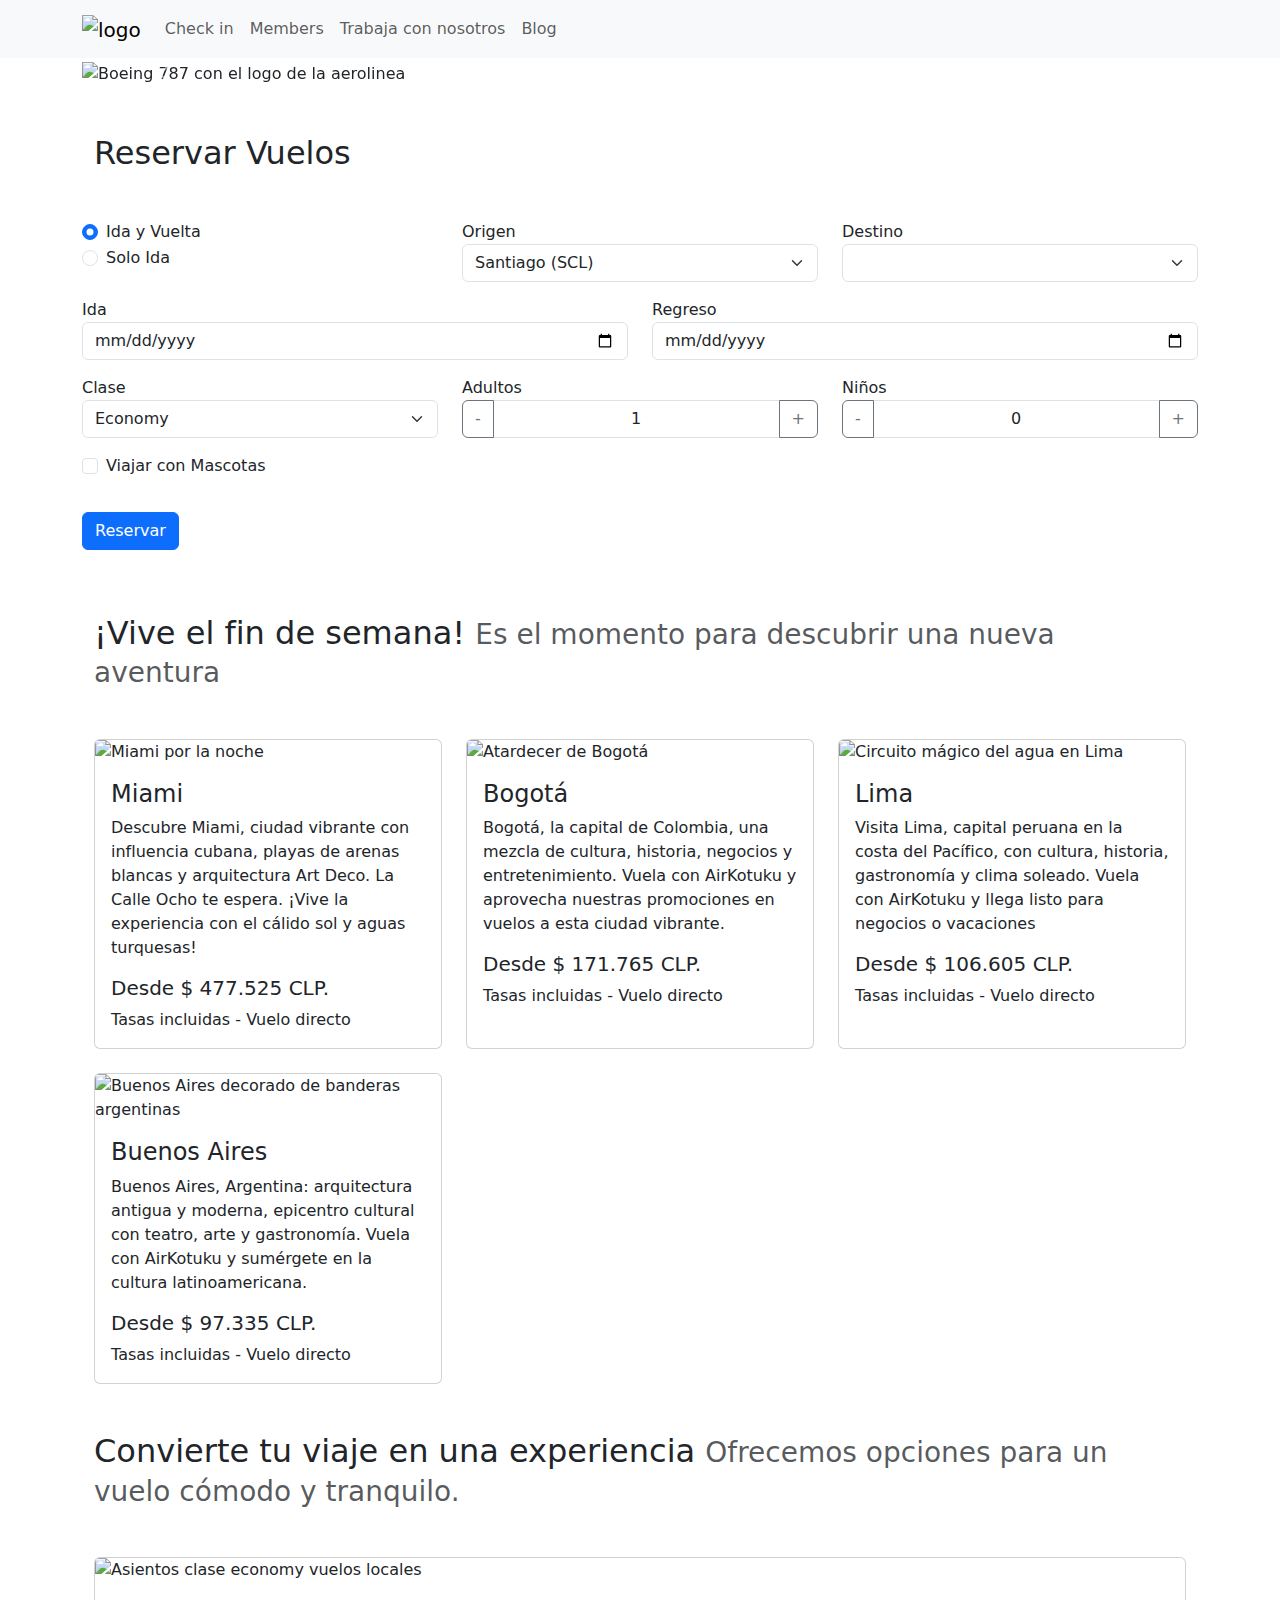
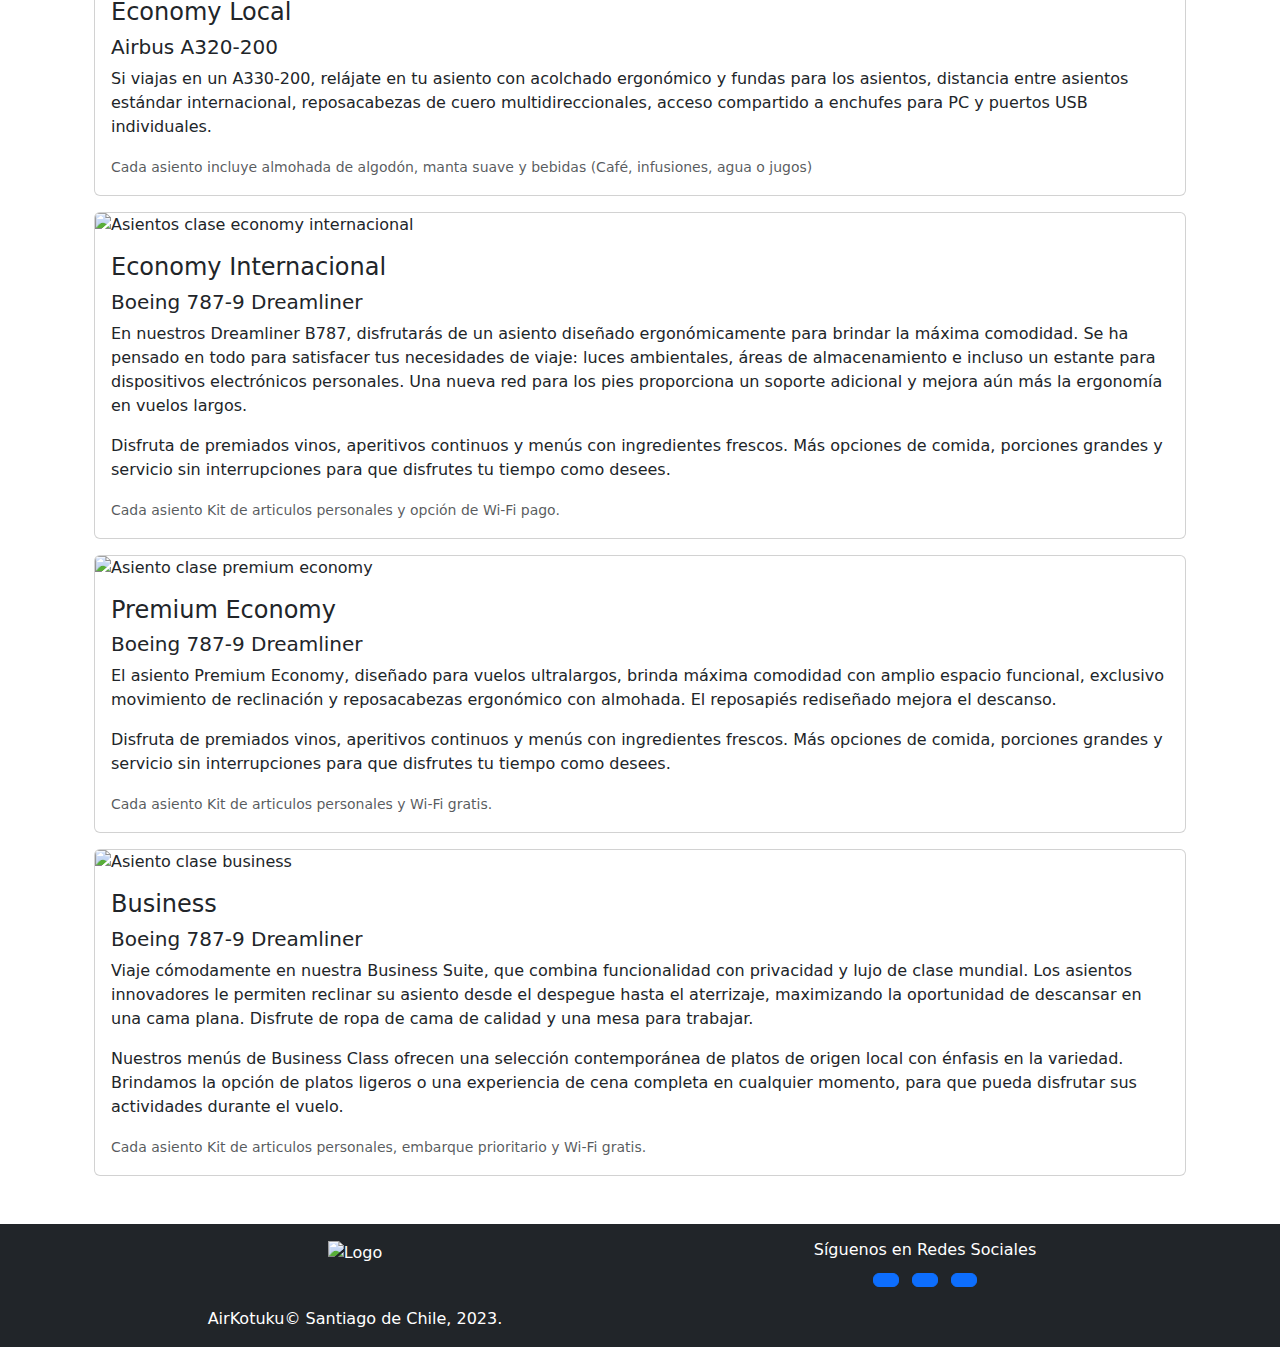
==== index.html @ d15ecd52 "html y carpetas" ====
<!DOCTYPE html>
<html lang="es">
<head>
    <meta charset="UTF-8">
    <meta name="viewport" content="width=device-width, initial-scale=1.0">
    <link href="https://cdn.jsdelivr.net/npm/bootstrap@5.3.0/dist/css/bootstrap.min.css" rel="stylesheet">
    <link rel="stylesheet" href="./css/style.css">
    <title>AirKotuku</title>
    <link rel="icon" type="image/png" href="./assets/Favicon.png">
</head>
<body>

<nav class="navbar navbar-expand-md navbar-light bg-light">
    <div class="container">
        <a class="navbar-brand" href="./index.html">
            <img src="./assets/Logo.png" alt="logo" height="70">
          </a>
        <button class="navbar-toggler" type="button" data-bs-toggle="collapse" data-bs-target="#navbarNav" aria-controls="navbarNav" aria-expanded="false" aria-label="Toggle navigation">
            <span class="navbar-toggler-icon"></span>
        </button>
        <div class="collapse navbar-collapse" id="navbarNav">
            <ul class="navbar-nav ml-auto">
                <li class="nav-item">
                    <a class="nav-link" href="./pages/check.html">Check in</a>
                </li>
                <li class="nav-item">
                    <a class="nav-link" href="./pages/members.html">Members</a>
                </li>
                <li class="nav-item">
                    <a class="nav-link" href="./pages/trabaja.html">Trabaja con nosotros</a>
                </li>
                <li class="nav-item">
                    <a class="nav-link" href="./pages/blog.html">Blog</a>
                </li>
            </ul>
        </div>
    </div>
</nav>

<section class="container my-1">
    <div id="carouselExampleInterval" class="carousel slide" data-bs-ride="carousel">
        <div class="carousel-inner">
          <div class="carousel-item active" data-bs-interval="4000">
            <img src="./assets/mockupboeing.jpg" class="d-block w-100" alt="Boeing 787 con el logo de la aerolinea">
          </div>
          <div class="carousel-item" data-bs-interval="2500">
            <img src="./assets/Atacama.jpg" class="d-block w-100" alt="valle de la luna desierto de atacama">
          </div>
          <div class="carousel-item">
            <img src="./assets/Torresdelpaine.jpg" class="d-block w-100" alt="parque nacional torres del paine">
          </div>
          <div class="carousel-item">
            <img src="./assets/Bodegavinos (1).jpg" class="d-block w-100" alt="Bodega vinos reserva">
          </div>
          <div class="carousel-item">
            <img src="./assets/capillasdemarmol.jpg" class="d-block w-100" alt="Paseo en kayak por las capillas de marmol">
          </div>
          <div class="carousel-item">
            <img src="./assets/santiagodechile.jpg" class="d-block w-100" alt="Santiago de chile atardecer">
          </div>
          <div class="carousel-item">
            <img src="./assets/valparaiso.jpg" class="d-block w-100" alt="Valparaíso desde mirador cerro artillería">
          </div>
          <div class="carousel-item">
            <img src="./assets/Anakena.jpg" class="d-block w-100" alt="moais en isla de pascua">
          </div>
          
        </div>
        <button class="carousel-control-prev" type="button" data-bs-target="#carouselExampleInterval" data-bs-slide="prev">
          <span class="carousel-control-prev-icon" aria-hidden="true"></span>
          <span class="visually-hidden">Previous</span>
        </button>
        <button class="carousel-control-next" type="button" data-bs-target="#carouselExampleInterval" data-bs-slide="next">
          <span class="carousel-control-next-icon" aria-hidden="true"></span>
          <span class="visually-hidden">Next</span>
        </button>
      </div>
</section>

<section class="container">
    <div class="container my-5">
    <h2>Reservar Vuelos</h2>
    </div>
    <form>
        <div class="row mb-3">
            <div class="col-md-4">
                <div class="form-check">
                    <input class="form-check-input" type="radio" name="idaVuelta" id="idaYVuelta" value="idaYVuelta" checked>
                    <label class="form-check-label" for="idaYVuelta">
                        Ida y Vuelta
                    </label>
                </div>
                <div class="form-check">
                    <input class="form-check-input" type="radio" name="idaVuelta" id="soloIda" value="soloIda">
                    <label class="form-check-label" for="soloIda">
                        Solo Ida
                    </label>
                </div>
            </div>
            <div class="col-md-4">
                <label for="aeropuertoSalida"><i class="fa-solid fa-plane-departure"></i> Origen</label>
                <select class="form-select" id="aeropuertoSalida">
                    <option value="Santiago">Santiago (SCL)</option>
                    <option value="Madrid">Madrid (MAD)</option>
                    <option value="NYork">Nueva York (EWR)</option>
                    <option value="LAngeles">Los Angeles (LAX)</option>
                    <option value="Miami">Miami (MIA)</option>
                    <option value="CDMX">CDMX (MEX)</option>
                    <option value="Bogota">Bogotá (BOG)</option>
                    <option value="Rio">Rio de Janeiro (GIG)</option>
                    <option value="SaoPaulo">Sao Paulo (GRU)</option>
                    <option value="BsAs">Buenos Aires (AEP)</option>
                    <option value="Lima">Lima (LIM)</option>
                    <option value="Arica">Arica (ARI)</option>
                    <option value="Iquique">Iquique (IQQ)</option>
                    <option value="Antofagasta">Antofagasta (ANF)</option>
                    <option value="Calama">Calama (CJC)</option>
                    <option value="Copiapo">Copiapó (CPO)</option>
                    <option value="Serena">La Serena (LSC)</option>
                    <option value="Ipascua">Isla de Pascua (IPC)</option>
                    <option value="Concepcion">Concepción (CCP)</option>
                    <option value="Temuco">Temuco (ZCO)</option>
                    <option value="Valdivia">Valdivia (ZAL)</option>
                    <option value="Osorno">Osorno (ZOS)</option>
                    <option value="ptoMontt">Puerto Montt (PMC)</option>
                    <option value="Castro">Castro (MHC)</option>
                    <option value="Balmaceda">Balmaceda (BBA)</option>
                    <option value="Natales">Puerto Natales (PNT)</option>
                    <option value="Parenas">Punta Arenas (PUQ)</option>
                </select>
            </div>
            <div class="col-md-4">
                <label for="aeropuertoLlegada"><i class="fa-solid fa-plane-arrival"></i> Destino</label>
                <select class="form-select" id="aeropuertoLlegada">
                    <option value="none"></option>
                    <option value="Madrid">Madrid (MAD)</option>
                    <option value="NYork">Nueva York (EWR)</option>
                    <option value="LAngeles">Los Angeles (LAX)</option>
                    <option value="Miami">Miami (MIA)</option>
                    <option value="CDMX">CDMX (MEX)</option>
                    <option value="Bogota">Bogotá (BOG)</option>
                    <option value="Rio">Rio de Janeiro (GIG)</option>
                    <option value="SaoPaulo">Sao Paulo (GRU)</option>
                    <option value="BsAs">Buenos Aires (AEP)</option>
                    <option value="Lima">Lima (LIM)</option>
                    <option value="Arica">Arica (ARI)</option>
                    <option value="Iquique">Iquique (IQQ)</option>
                    <option value="Antofagasta">Antofagasta (ANF)</option>
                    <option value="Calama">Calama (CJC)</option>
                    <option value="Copiapo">Copiapó (CPO)</option>
                    <option value="Serena">La Serena (LSC)</option>
                    <option value="Ipascua">Isla de Pascua (IPC)</option>
                    <option value="Santiago">Santiago (SCL)</option>
                    <option value="Concepcion">Concepción (CCP)</option>
                    <option value="Temuco">Temuco (ZCO)</option>
                    <option value="Valdivia">Valdivia (ZAL)</option>
                    <option value="Osorno">Osorno (ZOS)</option>
                    <option value="ptoMontt">Puerto Montt (PMC)</option>
                    <option value="Castro">Castro (MHC)</option>
                    <option value="Balmaceda">Balmaceda (BBA)</option>
                    <option value="Natales">Puerto Natales (PNT)</option>
                    <option value="Parenas">Punta Arenas (PUQ)</option>
                </select>
            </div>
        </div>
        <div class="row mb-3">
            <div class="col-md-6">
                <label for="fechaIda"><i class="fa-solid fa-person-walking-luggage"></i> Ida</label>
                <input type="date" class="form-control" id="fechaIda">
            </div>
            <div class="col-md-6">
                <label for="fechaVuelta"><i class="fa-solid fa-person-walking-luggage fa-flip-horizontal"></i> Regreso</label>
                <input type="date" class="form-control" id="fechaVuelta">
            </div>
        </div>
        <div class="row mb-3">
            <div class="col-md-4">
                <label for="clase"><i class="fa-solid fa-martini-glass"></i> Clase</label>
                <select class="form-select" id="clase">
                    <option value="economy">Economy</option>
                    <option value="premiumEconomy">Premium Economy</option>
                    <option value="business">Business</option>
                </select>
            </div>
            <div class="col-md-4">
                <label for="numAdultos"><i class="fa-solid fa-person"></i><i class="fa-solid fa-person-dress"></i> Adultos</label>
                <div class="input-group">
                    <button class="btn btn-outline-secondary" type="button" id="restarAdultos">-</button>
                    <input type="text" class="form-control text-center" id="numAdultos" value="1" readonly>
                    <button class="btn btn-outline-secondary" type="button" id="sumarAdultos">+</button>
                </div>
            </div>
            <div class="col-md-4">
                <label for="numNinos"><i class="fa-solid fa-children"></i> Niños</label>
                <div class="input-group">
                    <button class="btn btn-outline-secondary" type="button" id="restarNinos">-</button>
                    <input type="text" class="form-control text-center" id="numNinos" value="0" readonly>
                    <button class="btn btn-outline-secondary" type="button" id="sumarNinos">+</button>
                </div>
            </div>
        </div>
            <div class="row mb-3">
                <div class="col-md-6">
                    <div class="form-check">
                        <input class="form-check-input" type="checkbox" id="viajarConMascotas">
                        <label class="form-check-label" for="viajarConMascotas">
                            <i class="fa-solid fa-paw"></i>  Viajar con Mascotas
                        </label>
                    </div>
                </div>
            </div>
        <button type="submit" class="btn btn-primary my-3">Reservar</button>
    </form>
    </div>
</section>


<section class="container my-5">
    
    <div class="container my-5">
    <h2>
        ¡Vive el fin de semana!
        <small class="text-body-secondary">Es el momento para descubrir una nueva aventura</small>
    </h2>
    </div>


    <div class="container my-5">
        <div class="row row-cols-1 row-cols-md-3 g-4">
            <div class="col">
              <div class="card h-100">
                <img src="./assets/Miami.jpg" class="card-img-top" alt="Miami por la noche">
                <div class="card-body">
                  <h4 class="card-title">Miami</h4>
                  <p class="card-text">Descubre Miami, ciudad vibrante con influencia cubana, playas de arenas blancas y arquitectura Art Deco. La Calle Ocho te espera. ¡Vive la experiencia con el cálido sol y aguas turquesas!</p>
                  <h5 class="card-text">Desde $ 477.525 CLP.</h5>
                  <p class="card-text">
                    Tasas incluidas - Vuelo directo
                  </p>
                </div>
              </div>
            </div>
            <div class="col">
              <div class="card h-100">
                <img src="./assets/Bogota.jpg" class="card-img-top" alt="Atardecer de Bogotá">
                <div class="card-body">
                  <h4 class="card-title">Bogotá</h4>
                  <p class="card-text">Bogotá, la capital de Colombia, una mezcla de cultura, historia, negocios y entretenimiento. Vuela con AirKotuku y aprovecha nuestras promociones en vuelos a esta ciudad vibrante.</p>
                  <h5 class="card-text">Desde $ 171.765 CLP.</h5>
                  <p class="card-text">
                    Tasas incluidas - Vuelo directo
                  </p>
                </div>
              </div>
            </div>
            <div class="col">
              <div class="card h-100">
                <img src="./assets/Lima.jpg" class="card-img-top" alt="Circuito mágico del agua en Lima">
                <div class="card-body">
                  <h4 class="card-title">Lima</h4>
                  <p class="card-text">Visita Lima, capital peruana en la costa del Pacífico, con cultura, historia, gastronomía y clima soleado. Vuela con AirKotuku y llega listo para negocios o vacaciones</p>
                  <h5 class="card-text">Desde $ 106.605 CLP.</h5>
                  <p class="card-text">
                    Tasas incluidas - Vuelo directo
                  </p>
                </div>
              </div>
            </div>
            <div class="col">
              <div class="card h-100">
                <img src="./assets/Baires.jpg" class="card-img-top" alt="Buenos Aires decorado de banderas argentinas">
                <div class="card-body">
                  <h4 class="card-title">Buenos Aires</h4>
                  <p class="card-text">Buenos Aires, Argentina: arquitectura antigua y moderna, epicentro cultural con teatro, arte y gastronomía. Vuela con AirKotuku y sumérgete en la cultura latinoamericana.</p>
                  <h5 class="card-text">Desde $ 97.335 CLP.</h5>
                  <p class="card-text">
                    Tasas incluidas - Vuelo directo
                  </p>
                </div>
              </div>
            </div>
          </div>
    </div>
</section>

<section class="container">
    <div class="container my-3">
    <h2>
        Convierte tu viaje en una experiencia
        <small class="text-body-secondary">Ofrecemos opciones para un vuelo cómodo y tranquilo.</small>
    </h2>
    </div>
    <div class="container my-5">
    
    <div class="card mb-3">       
        <img src="./assets/Economynacional.jpeg" class="card-img-top" alt="Asientos clase economy vuelos locales">
        <div class="card-body">
          <h4 class="card-title">Economy Local</h4>
          <h5 class="card-title">Airbus A320-200</h5>
          <p class="card-text">Si viajas en un A330-200, relájate en tu asiento con acolchado ergonómico y fundas para los asientos, distancia entre asientos estándar internacional, reposacabezas de cuero multidireccionales, acceso compartido a enchufes para PC y puertos USB individuales.</p>
          <p class="card-text"><small class="text-body-secondary">Cada asiento incluye almohada de algodón, manta suave y bebidas (Café, infusiones, agua o jugos)</small></p>
        </div>
    </div>

    <div class="card mb-3">
        <img src="./assets/Economy.png" class="card-img-top" alt="Asientos clase economy internacional">
        <div class="card-body">
          <h4 class="card-title">Economy Internacional</h4>
          <h5 class="card-title">Boeing 787-9 Dreamliner</h5>
          <p class="card-text">En nuestros Dreamliner B787, disfrutarás de un asiento diseñado ergonómicamente para brindar la máxima comodidad. Se ha pensado en todo para satisfacer tus necesidades de viaje: luces ambientales, áreas de almacenamiento e incluso un estante para dispositivos electrónicos personales. Una nueva red para los pies proporciona un soporte adicional y mejora aún más la ergonomía en vuelos largos.</p>
          <p class="card-text">Disfruta de premiados vinos, aperitivos continuos y menús con ingredientes frescos. Más opciones de comida, porciones grandes y servicio sin interrupciones para que disfrutes tu tiempo como desees.</p>
          <p class="card-text"><small class="text-body-secondary">Cada asiento Kit de articulos personales y opción de Wi-Fi pago.</small></p>
        </div>
    </div>

    <div class="card mb-3">
        <img src="./assets/Premiumeconomy.jpg" class="card-img-top" alt="Asiento clase premium economy">
        <div class="card-body">
          <h4 class="card-title">Premium Economy</h4>
          <h5 class="card-title">Boeing 787-9 Dreamliner</h5>
          <p class="card-text">El asiento Premium Economy, diseñado para vuelos ultralargos, brinda máxima comodidad con amplio espacio funcional, exclusivo movimiento de reclinación y reposacabezas ergonómico con almohada. El reposapiés rediseñado mejora el descanso.</p>
          <p class="card-text">Disfruta de premiados vinos, aperitivos continuos y menús con ingredientes frescos. Más opciones de comida, porciones grandes y servicio sin interrupciones para que disfrutes tu tiempo como desees.</p>
          <p class="card-text"><small class="text-body-secondary">Cada asiento Kit de articulos personales y Wi-Fi gratis.</small></p>
        </div>
    </div>

    <div class="card mb-3">
        <img src="./assets/Business.png" class="card-img-top" alt="Asiento clase business">
        <div class="card-body">
          <h4 class="card-title">Business</h4>
          <h5 class="card-title">Boeing 787-9 Dreamliner</h5>
          <p class="card-text">Viaje cómodamente en nuestra Business Suite, que combina funcionalidad con privacidad y lujo de clase mundial. Los asientos innovadores le permiten reclinar su asiento desde el despegue hasta el aterrizaje, maximizando la oportunidad de descansar en una cama plana. Disfrute de ropa de cama de calidad y una mesa para trabajar.</p>
          <p class="card-text">Nuestros menús de Business Class ofrecen una selección contemporánea de platos de origen local con énfasis en la variedad. Brindamos la opción de platos ligeros o una experiencia de cena completa en cualquier momento, para que pueda disfrutar sus actividades durante el vuelo.</p>
          <p class="card-text"><small class="text-body-secondary">Cada asiento Kit de articulos personales, embarque prioritario y Wi-Fi gratis.</small></p>
        </div>
    </div>
    </div>
    

</section>


<footer class="bg-dark text-white text-center py-3">
    <div class="container">
        <div class="row">
            <div class="col-12 col-md-6 text-centerre4">
                <img src="./assets/logoinvert.png" alt="Logo" height="70">
            </div>
            <div class="col-12 col-md-6 text-center">
                <h6>Síguenos en Redes Sociales</h6>
                <ul class="list-unstyled list-inline social-icons">
                    <li class="list-inline-item">
                        <a href="https://www.instagram.com/accounts/login/?next=https%3A%2F%2Fwww.instagram.com%2F&hl=es-es&aa_click=8891933284028179" target="_blank" class="btn btn-primary"><i class="fab fa-instagram"></i></a>
                    </li>
                    <li class="list-inline-item">
                        <a href="https://shorturl.at/uKR25" target="_blank" class="btn btn-primary"><i class="fab fa-youtube"></i></a>
                    </li>
                    <li class="list-inline-item">
                        <a href="https://shorturl.at/isuM3" target="_blank" class="btn btn-primary"><i class="fab fa-tiktok"></i></a>
                    </li>
                </ul>
            </div>
            <div class="col-12 col-md-6 text-center">
                AirKotuku&copy; Santiago de Chile, 2023.
            </div>
        </div>
    </div>
</footer>

<script src="https://cdn.jsdelivr.net/npm/bootstrap@5.3.0/dist/js/bootstrap.bundle.min.js"></script>
<script src="https://kit.fontawesome.com/bae00c4e5b.js" crossorigin="anonymous"></script>
</body>
</html>
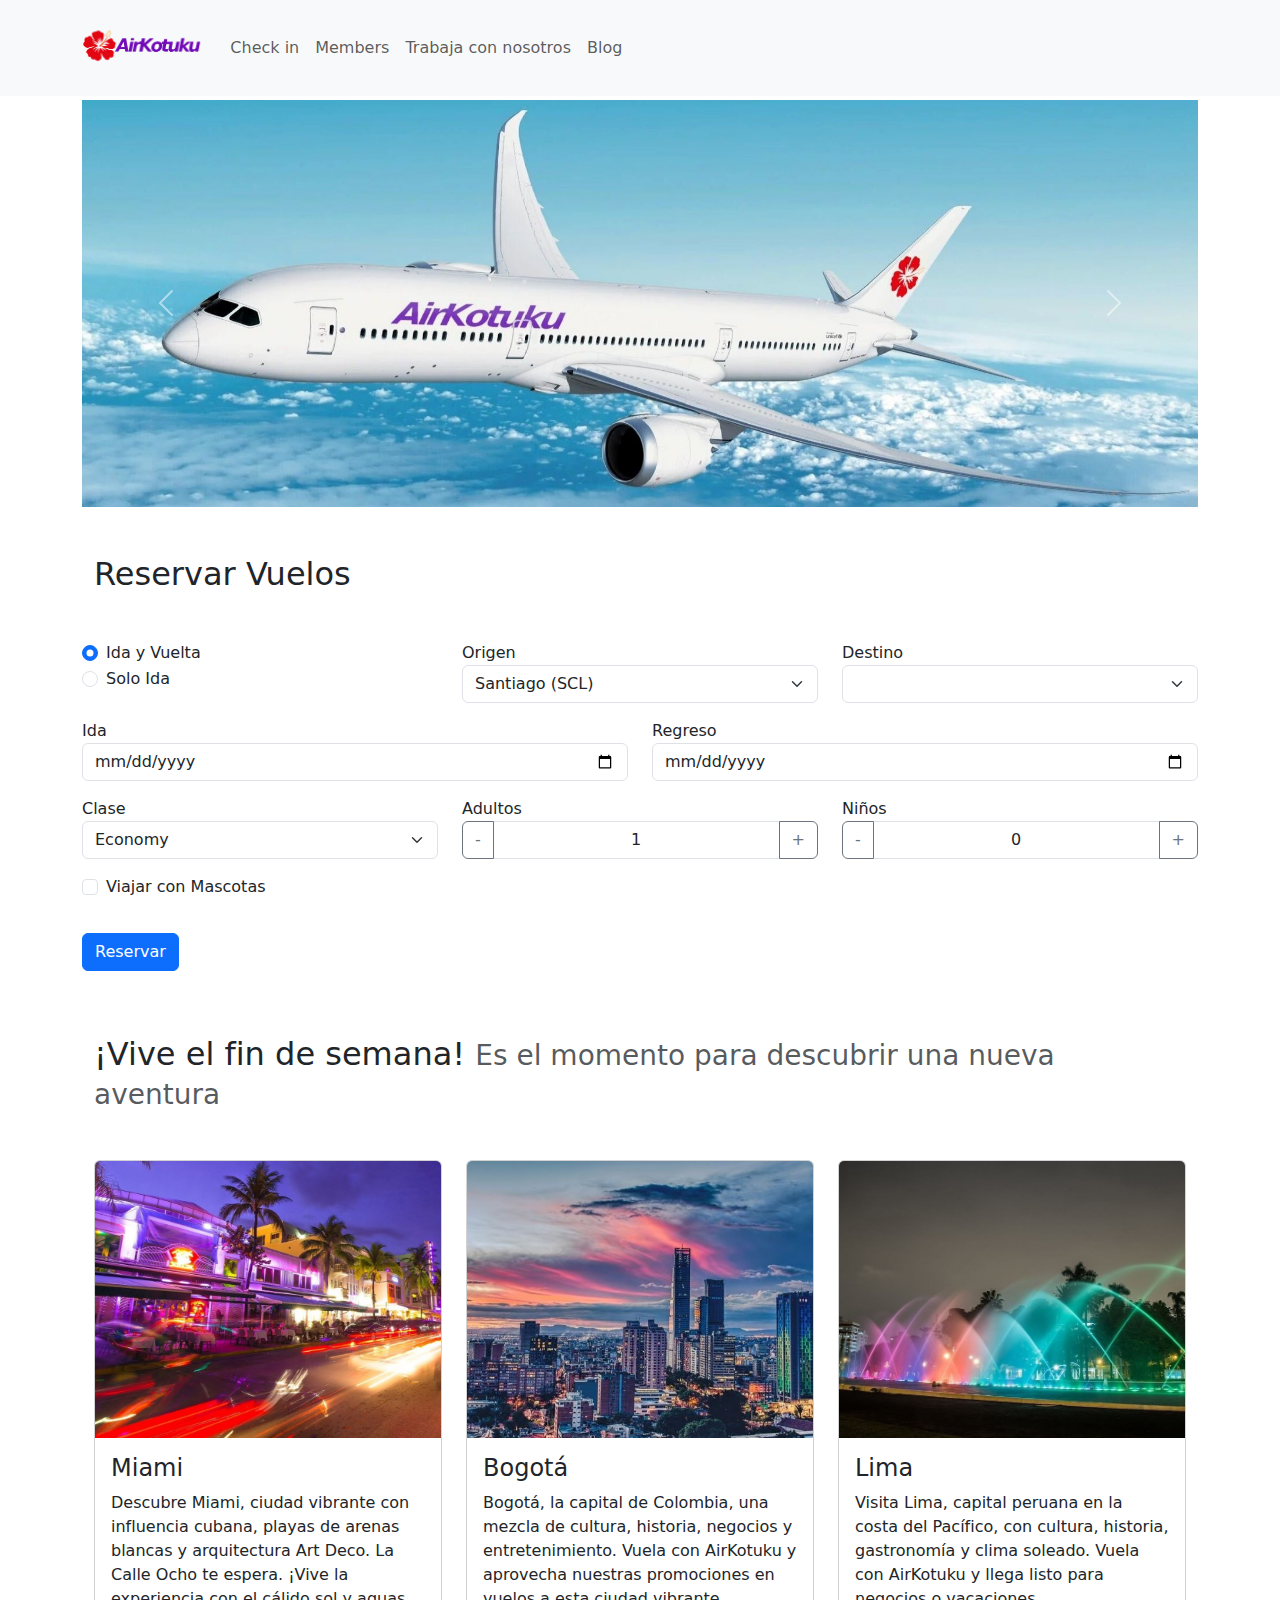
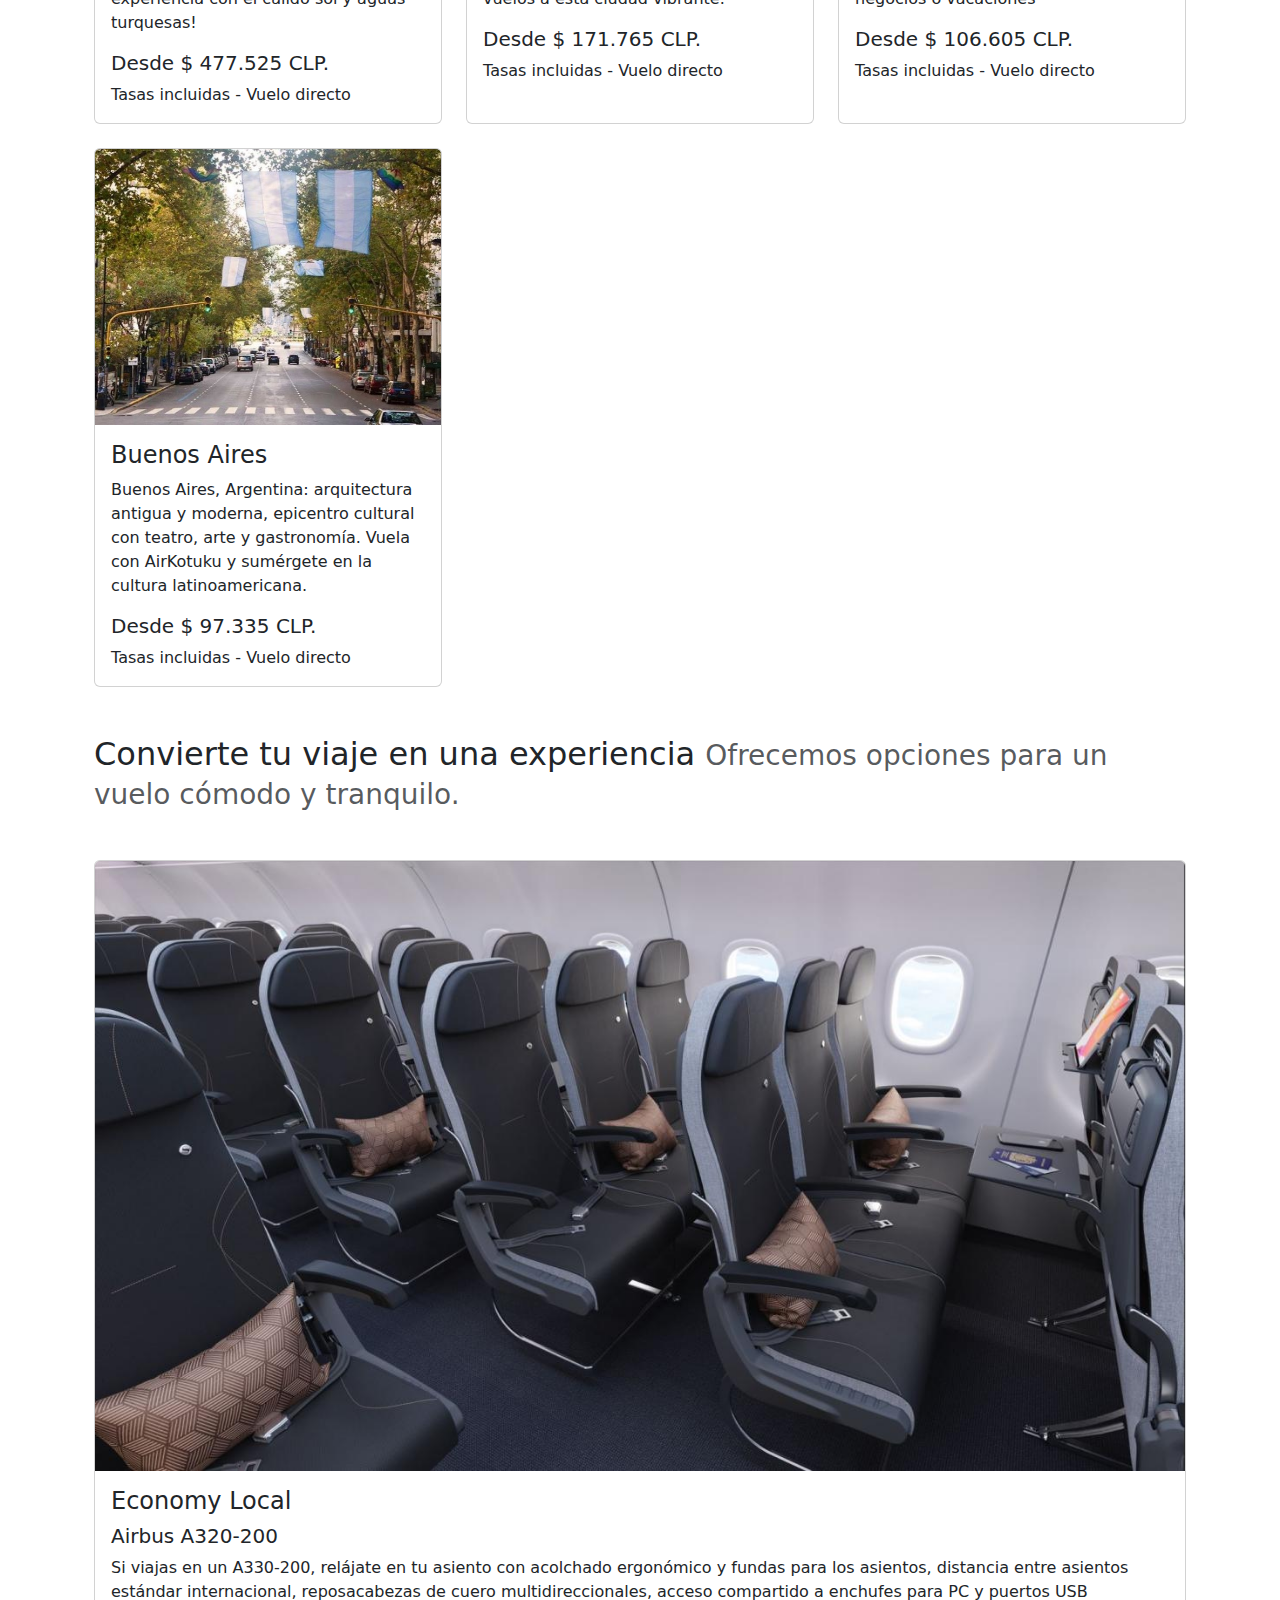
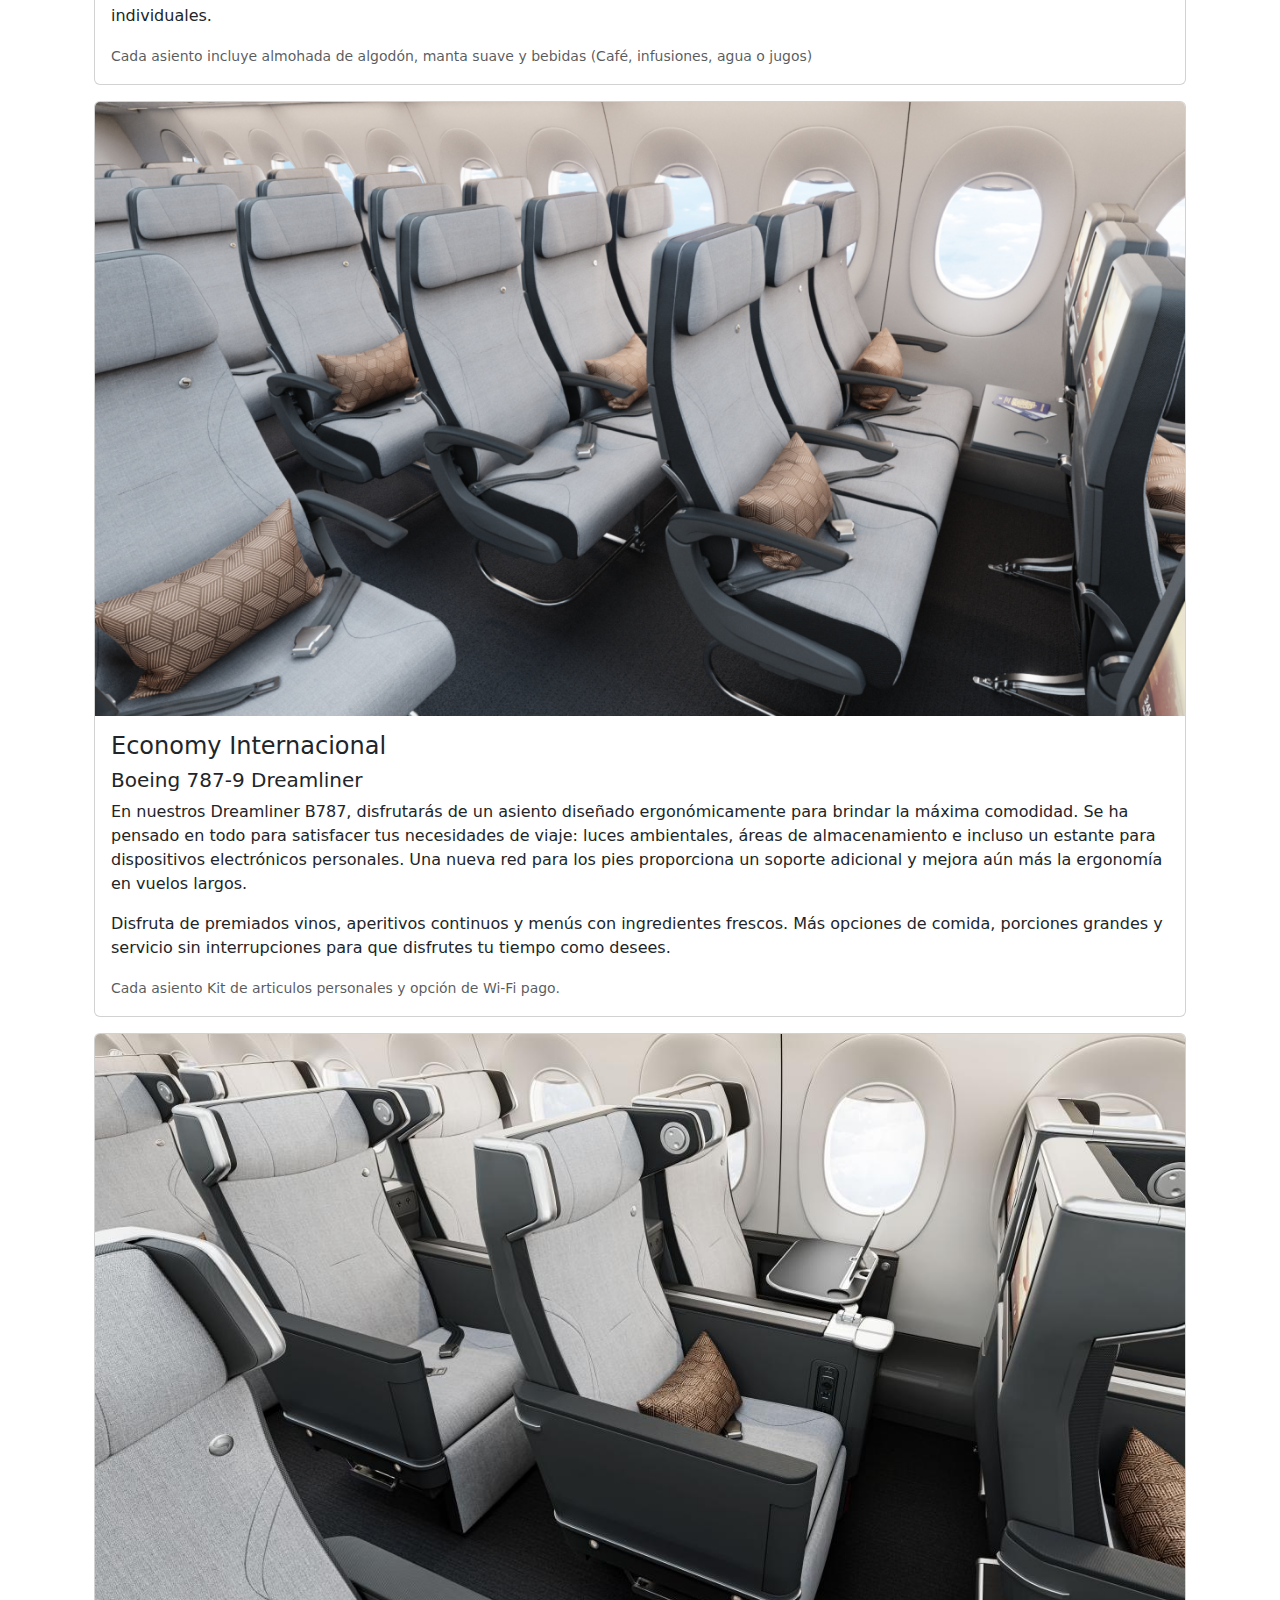
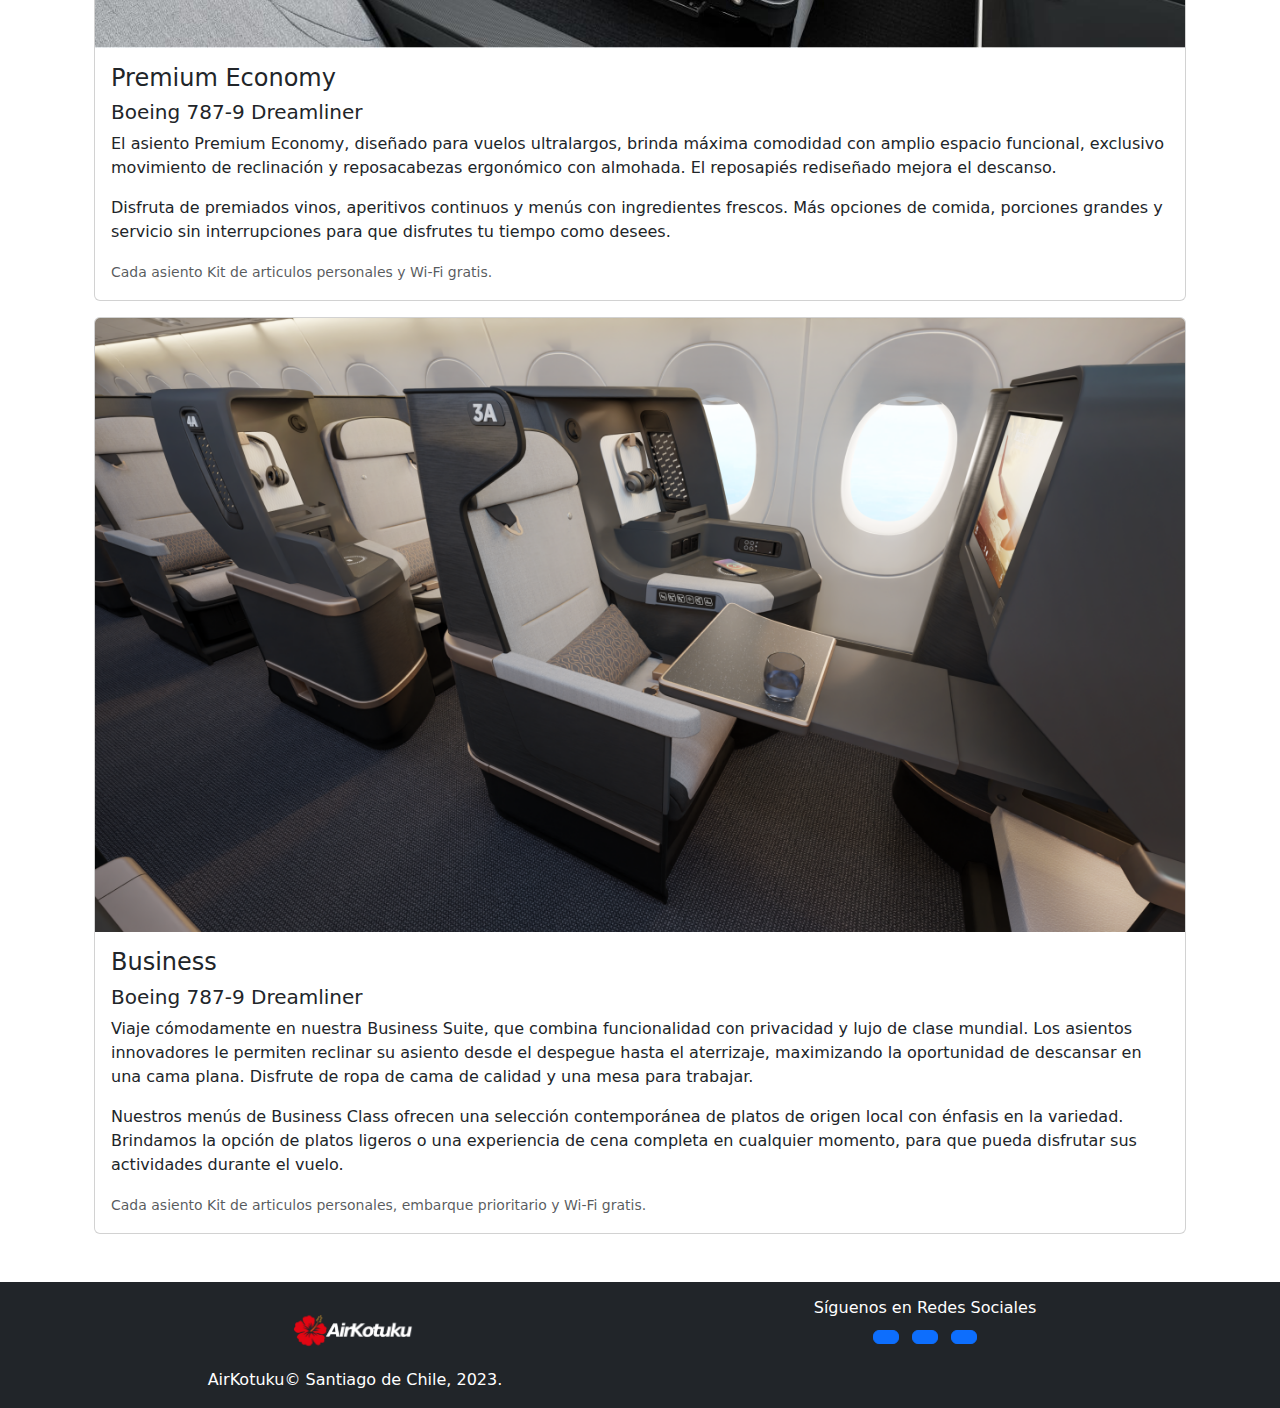
==== commit 17faede3: "segundo general" ====
--- a/index.html
+++ b/index.html
@@ -3,9 +3,12 @@
 <head>
     <meta charset="UTF-8">
     <meta name="viewport" content="width=device-width, initial-scale=1.0">
+    <title>AirKotuku</title>
     <link href="https://cdn.jsdelivr.net/npm/bootstrap@5.3.0/dist/css/bootstrap.min.css" rel="stylesheet">
+    <link rel="preconnect" href="https://fonts.googleapis.com">
+    <link rel="preconnect" href="https://fonts.gstatic.com" crossorigin>
+    <link href="https://fonts.googleapis.com/css2?family=Roboto+Mono:wght@300&family=Roboto:wght@500&display=swap" rel="stylesheet">
     <link rel="stylesheet" href="./css/style.css">
-    <title>AirKotuku</title>
     <link rel="icon" type="image/png" href="./assets/Favicon.png">
 </head>
 <body>
--- a/css/style.css
+++ b/css/style.css
@@ -0,0 +1,3 @@
+
+
+/*# sourceMappingURL=style.css.map */
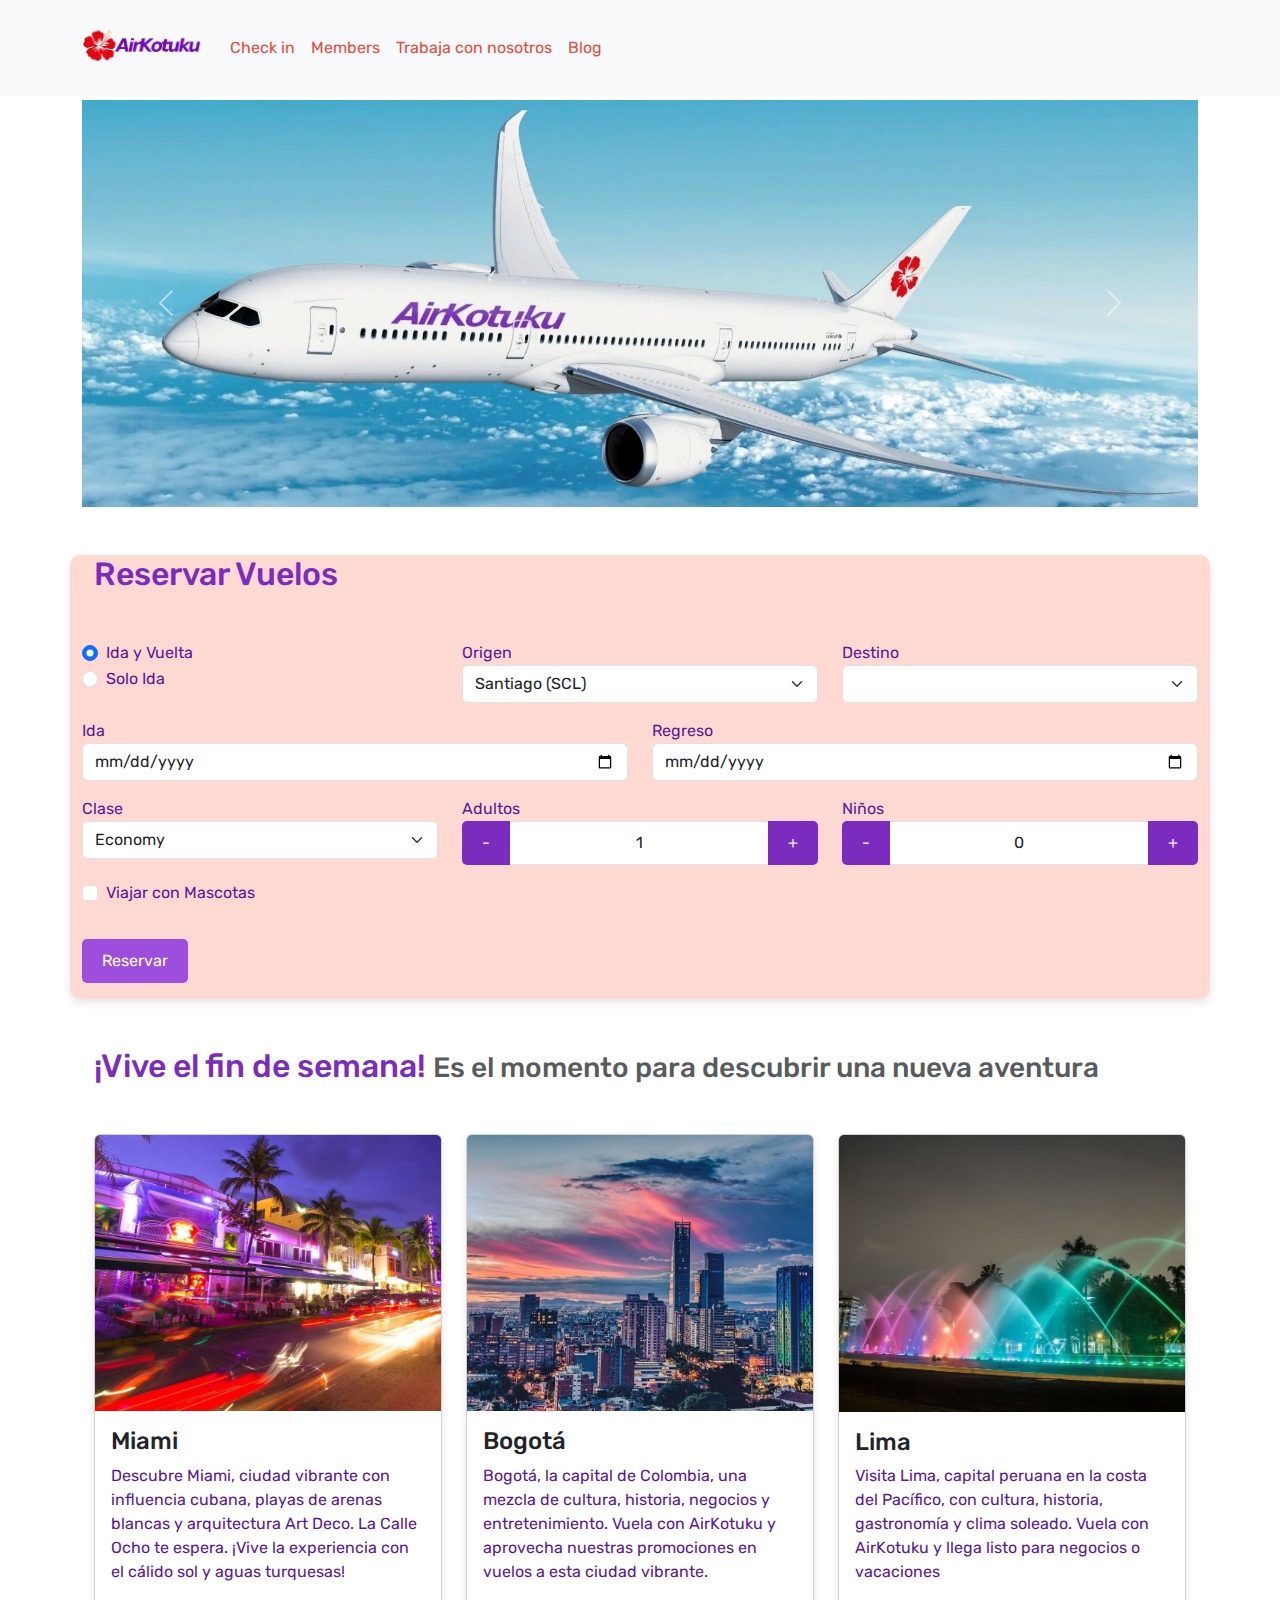
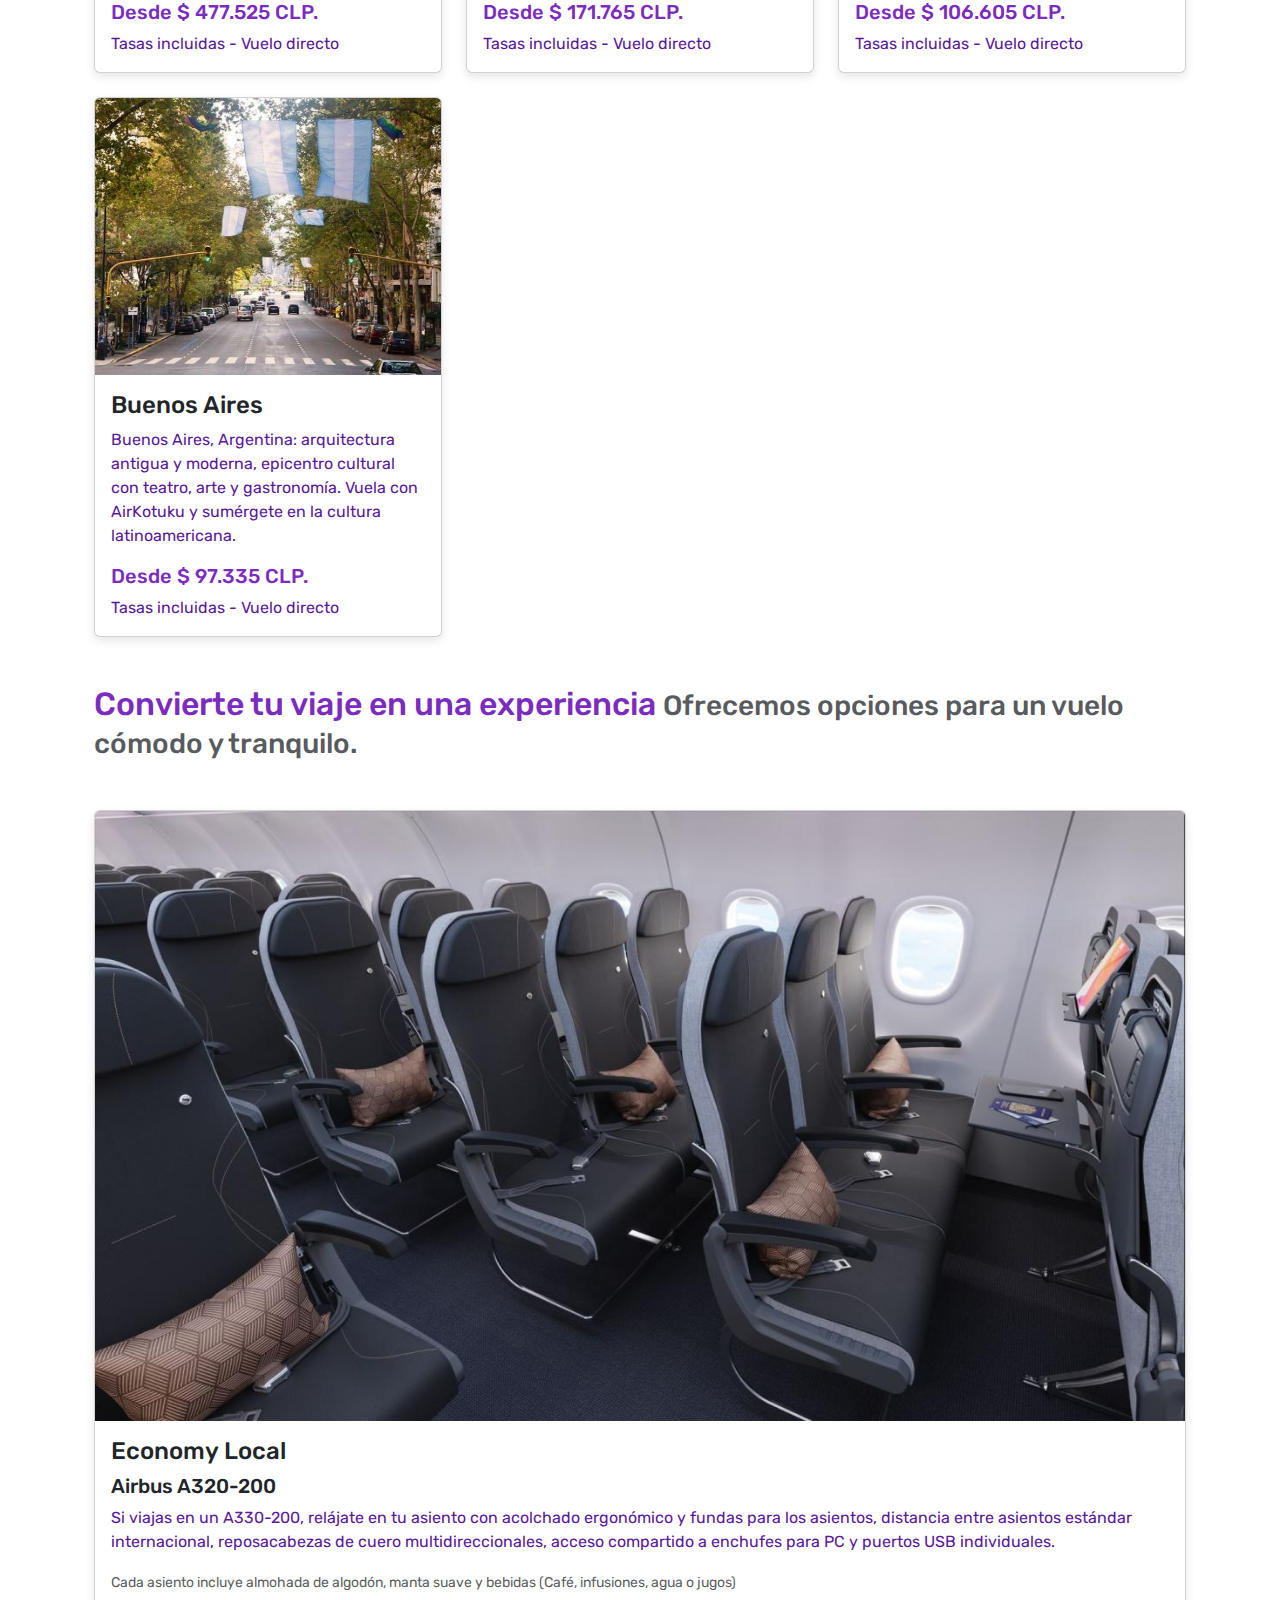
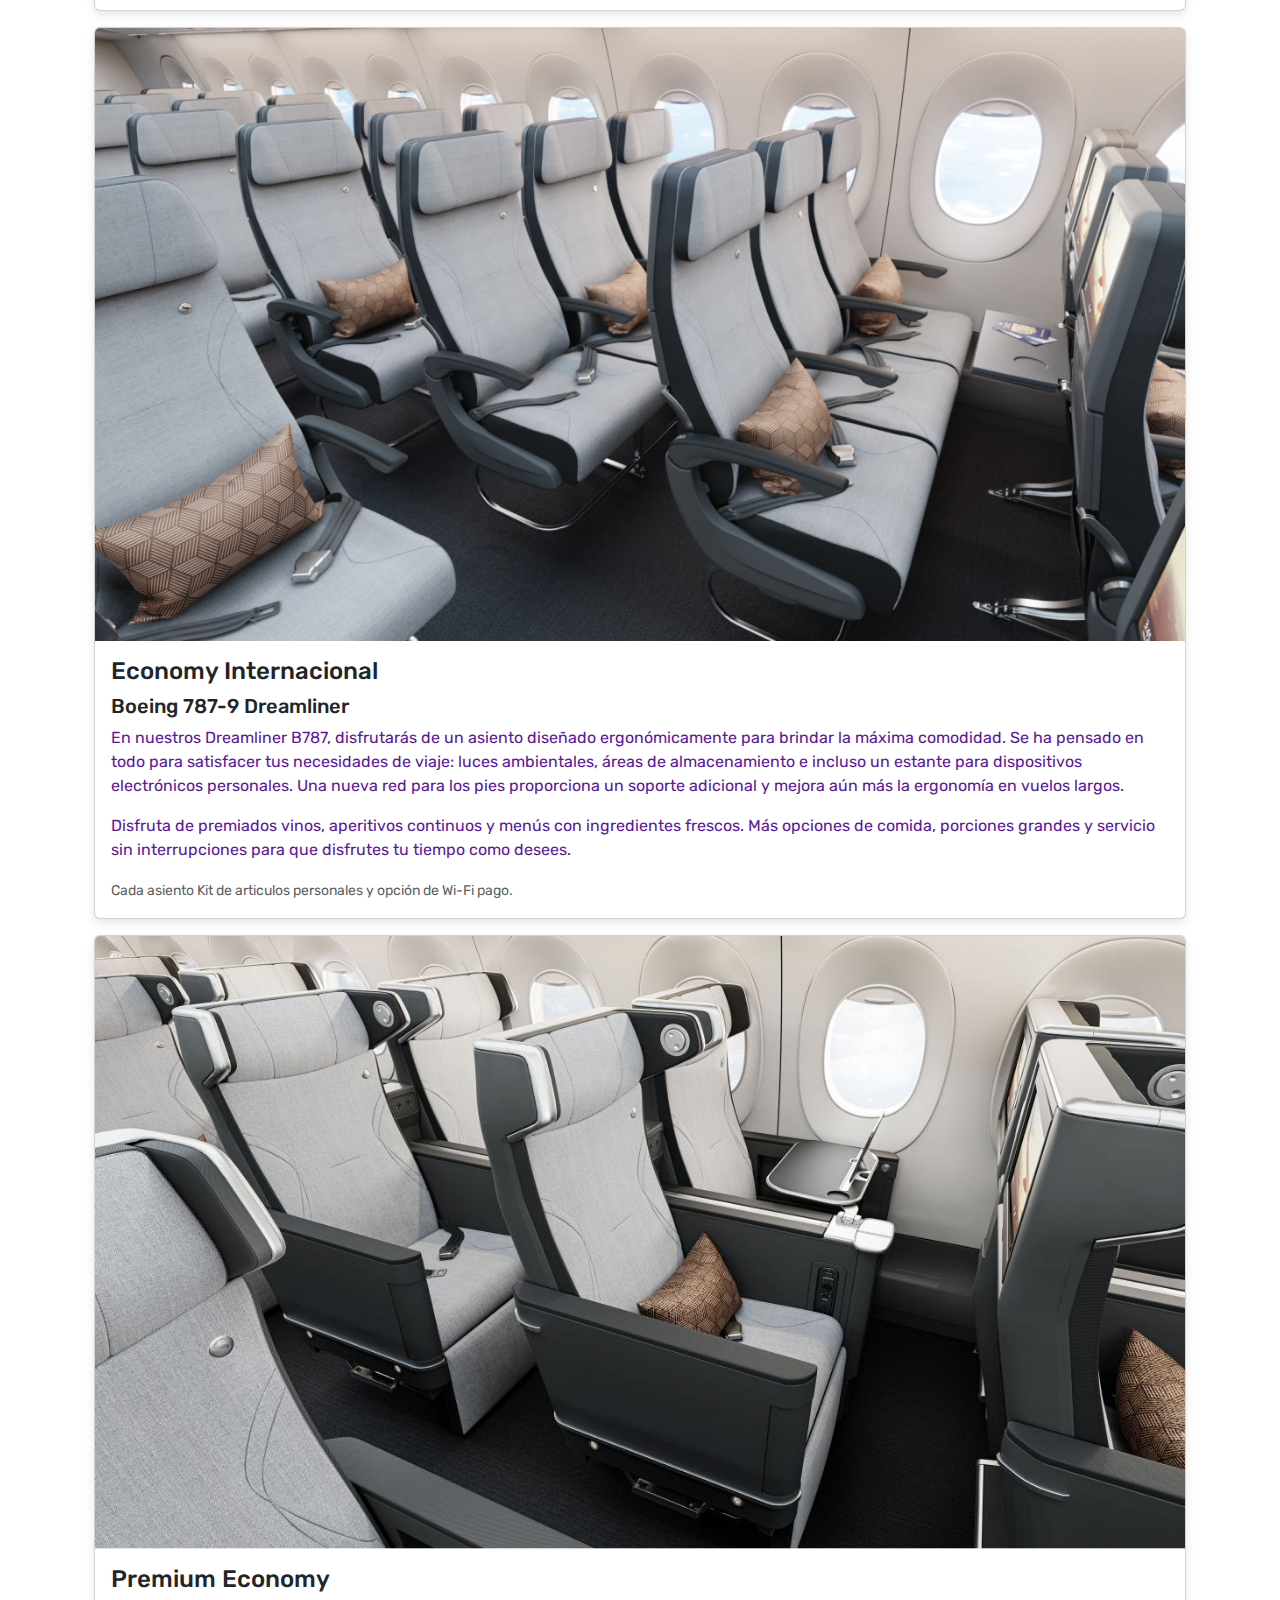
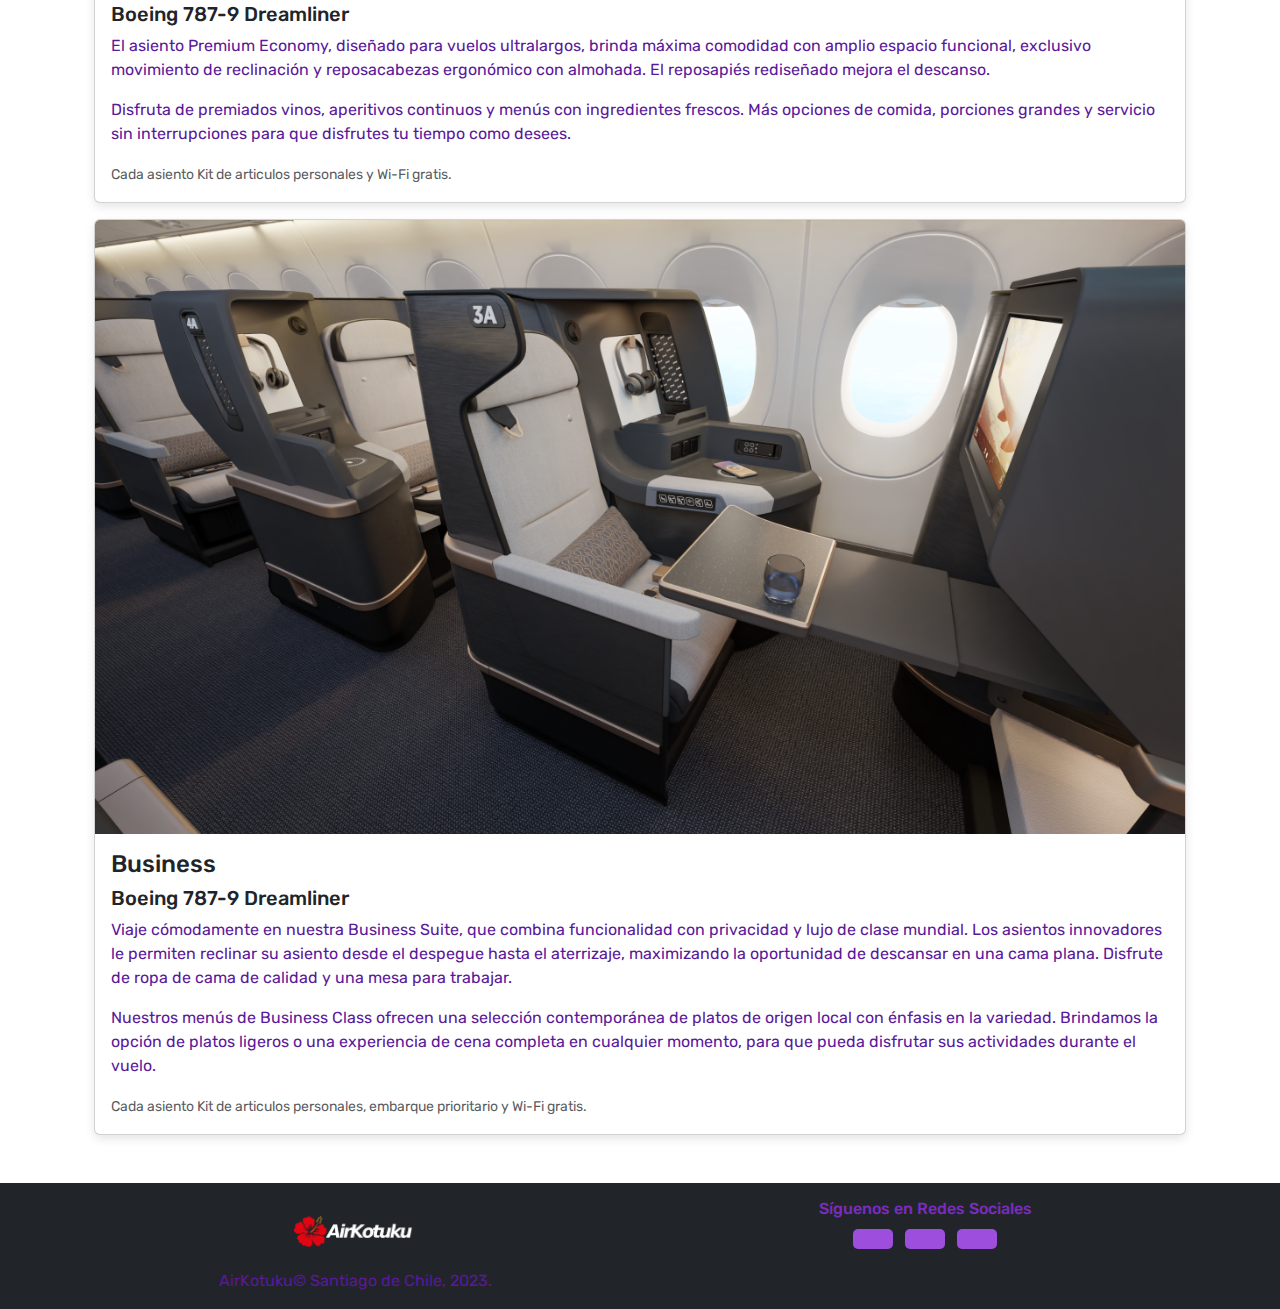
==== commit 86700bea: "estilos, colores y animaciones" ====
--- a/index.html
+++ b/index.html
@@ -3,11 +3,13 @@
 <head>
     <meta charset="UTF-8">
     <meta name="viewport" content="width=device-width, initial-scale=1.0">
-    <title>AirKotuku</title>
+    <meta name="description" content="Tickets aereos economicos desde Chile a toda américa">
+    <meta name="keywords" content="SCL, vuelos a Miami, Vuelos a Madrid">
+    <title>AirKotuku / Volamos por los cielos del sur</title>
     <link href="https://cdn.jsdelivr.net/npm/bootstrap@5.3.0/dist/css/bootstrap.min.css" rel="stylesheet">
     <link rel="preconnect" href="https://fonts.googleapis.com">
     <link rel="preconnect" href="https://fonts.gstatic.com" crossorigin>
-    <link href="https://fonts.googleapis.com/css2?family=Roboto+Mono:wght@300&family=Roboto:wght@500&display=swap" rel="stylesheet">
+    <link href="https://fonts.googleapis.com/css2?family=Rubik:ital,wght@0,300;0,400;1,300&display=swap" rel="stylesheet">
     <link rel="stylesheet" href="./css/style.css">
     <link rel="icon" type="image/png" href="./assets/Favicon.png">
 </head>
@@ -80,7 +82,7 @@
       </div>
 </section>
 
-<section class="container">
+<section class="container book">
     <div class="container my-5">
     <h2>Reservar Vuelos</h2>
     </div>
--- a/css/style.css
+++ b/css/style.css
@@ -1,3 +1,96 @@
+.btn {
+  background-color: #7b2cbf;
+  color: #f0f0f0;
+  border: none;
+  padding: 10px 20px;
+  border-radius: 5px;
+  cursor: pointer;
+  transition: background-color 0.3s;
+}
 
+.btn-primary {
+  background-color: #9d4edd;
+  color: #ffffff;
+}
+.btn-primary:hover {
+  background-color: #e74c3c;
+}
+
+.entry-title {
+  transition: color 0.3s;
+}
+
+.entry-title:hover {
+  color: #e74c3c;
+  cursor: pointer;
+}
+
+.card {
+  box-shadow: 0 4px 10px rgba(0, 0, 0, 0.1);
+  transition: box-shadow 0.25s ease-in-out;
+}
+
+.card:hover {
+  box-shadow: 0 12px 16px rgba(0, 0, 0, 0.2);
+}
+
+.entry {
+  padding-left: 21%;
+  padding-top: 5%;
+}
+
+.container.book {
+  background-color: rgb(255, 217, 210);
+  box-shadow: 0 4px 10px rgba(0, 0, 0, 0.1);
+  transition: box-shadow 0.25s ease-in-out;
+  border-radius: 10px;
+}
+
+.container.book:hover {
+  box-shadow: 0 12px 16px rgba(0, 0, 0, 0.2);
+}
+
+.check {
+  background-color: rgb(255, 217, 210);
+}
+
+nav .navbar-toggler-icon {
+  border-radius: 4px;
+  padding: 3px;
+}
+
+.nav-item a {
+  transition: color 0.3s;
+  color: #e74c3c;
+}
+
+* {
+  font-family: "Rubik", sans-serif;
+  color: #5a189a;
+}
+
+h1 {
+  color: #7b2cbf;
+}
+
+h2 {
+  color: #7b2cbf;
+}
+
+h3 {
+  color: #7b2cbf;
+}
+
+h4 {
+  color: #7b2cbf;
+}
+
+h5 {
+  color: #7b2cbf;
+}
+
+h6 {
+  color: #7b2cbf;
+}
 
 /*# sourceMappingURL=style.css.map */
